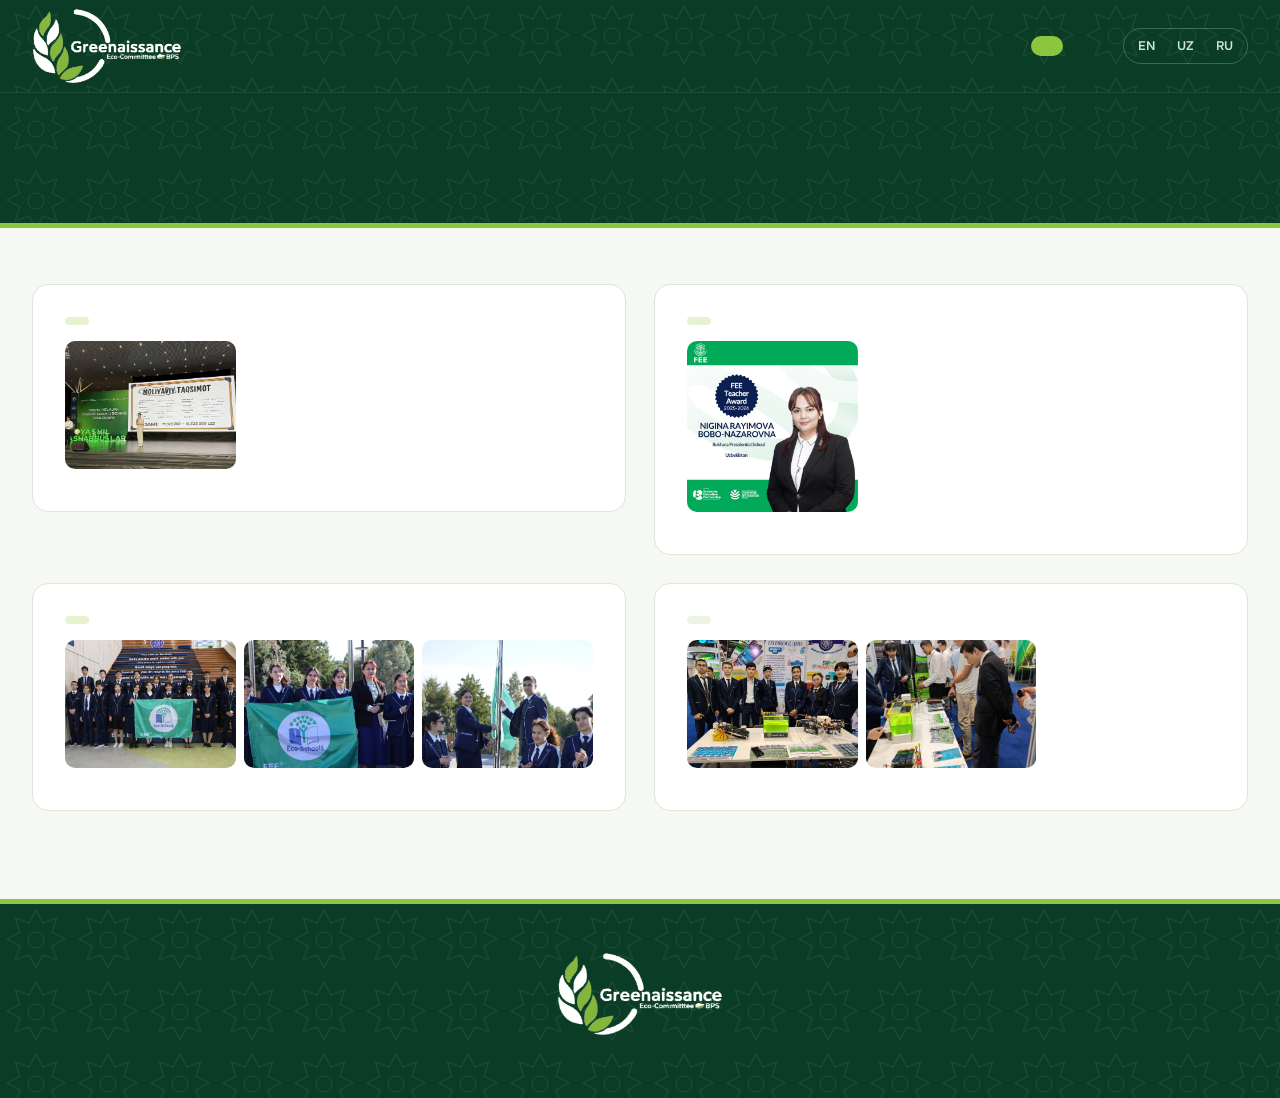
==== achievements.html @ c5c2ceb1 "Achievements: Green Innovations national final Co-Authored-By: Claude Sonnet 5.5 <noreply@anthropic." ====
<!DOCTYPE html>
<html lang="en">
<head>
  <meta charset="UTF-8">
  <meta name="viewport" content="width=device-width, initial-scale=1">
  <title>Achievements / Awards | Greenaissance</title>
  <link rel="stylesheet" href="style.css?v=">
</head>
<body data-title="nav_awards">
  <header class="site-header" id="site-header"></header>

  <main>
    <div class="page-title">
      <div class="container">
        <h1 data-i18n="awards_title"></h1>
        <p data-i18n="awards_intro"></p>
      </div>
    </div>

    <section>
      <div class="container grid">
        <article class="card award-card">
          <div class="news-meta"><span class="tag tag-event" data-i18n="tag_award"></span><span data-i18n="a4_date"></span></div>
          <h3 data-i18n="a4_title"></h3>
          <p data-i18n="a4_text"></p>
          <div class="gallery">
            <a href="img/a4-1.jpg" target="_blank" rel="noopener"><img src="img/a4-1.jpg" alt="" loading="lazy"></a>
          </div>
          <p><a href="https://t.me/pmbuxoro/24598" target="_blank" rel="noopener" data-i18n="link_orig"></a></p>
        </article>
        <article class="card award-card">
          <div class="news-meta"><span class="tag tag-event" data-i18n="tag_award"></span><span data-i18n="a3_date"></span></div>
          <h3 data-i18n="a3_title"></h3>
          <p data-i18n="a3_text"></p>
          <div class="gallery sq">
            <a href="img/a3-1.jpg" target="_blank" rel="noopener"><img src="img/a3-1.jpg" alt="" loading="lazy"></a>
          </div>
        </article>
        <article class="card award-card">
          <div class="news-meta"><span class="tag tag-event" data-i18n="tag_award"></span></div>
          <h3 data-i18n="a1_title"></h3>
          <p data-i18n="a1_text"></p>
          <div class="gallery">
            <a href="img/n05-1.jpg" target="_blank" rel="noopener"><img src="img/n05-1.jpg" alt="" loading="lazy"></a>
            <a href="img/n05-2.jpg" target="_blank" rel="noopener"><img src="img/n05-2.jpg" alt="" loading="lazy"></a>
            <a href="img/n05-3.jpg" target="_blank" rel="noopener"><img src="img/n05-3.jpg" alt="" loading="lazy"></a>
          </div>
        </article>
        <article class="card award-card">
          <div class="news-meta"><span class="tag" data-i18n="tag_part"></span><span data-i18n="a2_date"></span></div>
          <h3 data-i18n="a2_title"></h3>
          <p data-i18n="a2_text"></p>
          <div class="gallery">
            <a href="img/a2-1.jpg" target="_blank" rel="noopener"><img src="img/a2-1.jpg" alt="" loading="lazy"></a>
            <a href="img/a2-2.jpg" target="_blank" rel="noopener"><img src="img/a2-2.jpg" alt="" loading="lazy"></a>
          </div>
          <p><a href="https://t.me/pmbuxoro/19029" target="_blank" rel="noopener" data-i18n="link_orig"></a></p>
        </article>
      </div>
    </section>
  </main>

  <footer class="site-footer" id="site-footer"></footer>
  <script src="translations.js?v="></script>
  <script src="main.js?v="></script>
</body>
</html>
---- style.css ----
/* Greenaissance — forest and lime, taken from the logo */
@import url('https://fonts.googleapis.com/css2?family=Onest:wght@400;500;600;700&family=Unbounded:wght@500;600;700&display=swap');
:root{
  --ink:#0b3d26; --ink-2:#14583a; --leaf:#3f8f4f; --lime:#8cc63e; --lime-2:#a2d95a;
  --soft:#edf4e6; --chalk:#f6f8f4; --paper:#fff; --text:#18261f; --muted:#586960; --line:#dde5dc;
  --r:16px; --r-s:10px;
  --font:'Onest',system-ui,-apple-system,'Segoe UI',Roboto,sans-serif;
  --display:'Unbounded','Onest',system-ui,sans-serif;
  --star:url("data:image/svg+xml,%3Csvg xmlns='http://www.w3.org/2000/svg' width='72' height='72' viewBox='0 0 72 72'%3E%3Cg fill='none' stroke='%23ffffff' stroke-opacity='.07' stroke-width='1.2'%3E%3Cpath d='M36 6l7 13 14-5-5 14 13 7-13 7 5 14-14-5-7 13-7-13-14 5 5-14-13-7 13-7-5-14 14 5z'/%3E%3Ccircle cx='36' cy='36' r='8'/%3E%3C/g%3E%3C/svg%3E");
}
*{box-sizing:border-box}
html{scroll-behavior:smooth}
body{margin:0;font-family:var(--font);color:var(--text);background:var(--chalk);line-height:1.65;font-size:17px;-webkit-font-smoothing:antialiased}
img{max-width:100%;display:block}
a{color:var(--ink-2);text-underline-offset:3px}
:focus-visible{outline:3px solid var(--lime);outline-offset:3px;border-radius:6px}
.container{width:min(1280px,100% - 64px);margin-inline:auto}
.hidden{display:none!important}

/* ---------- Header (dark, seamless with hero) ---------- */
.site-header{position:sticky;top:0;z-index:50;background:var(--ink);background-image:var(--star);border-bottom:1px solid rgba(255,255,255,.08)}
.header-inner{display:flex;align-items:center;gap:24px;min-height:92px}
.brand{display:flex;align-items:center;flex-shrink:0}
.brand img{height:76px;width:auto}
.nav{display:flex;gap:4px;margin-left:auto}
.nav a{color:#cfe3d6;text-decoration:none;padding:10px 16px;border-radius:999px;font-weight:500;font-size:.97rem;transition:background .2s,color .2s}
.nav a:hover{background:rgba(255,255,255,.1);color:#fff}
.nav a.active{background:var(--lime);color:var(--ink);font-weight:600}
.header-right{display:flex;align-items:center;gap:10px}
.lang-switch{display:flex;border:1px solid rgba(255,255,255,.22);border-radius:999px;padding:3px}
.lang-switch button{border:0;background:transparent;color:#cfe3d6;font:600 .78rem var(--font);padding:6px 11px;border-radius:999px;cursor:pointer}
.lang-switch button.active{background:#fff;color:var(--ink)}
.menu-toggle{display:none;background:rgba(255,255,255,.12);border:0;color:#fff;font-size:1.3rem;width:44px;height:44px;border-radius:12px;cursor:pointer}

/* ---------- Buttons ---------- */
.btn{display:inline-block;text-decoration:none;font:600 1rem var(--font);padding:14px 28px;border-radius:999px;border:2px solid transparent;cursor:pointer;transition:transform .15s,background .2s,color .2s}
.btn:hover{transform:translateY(-2px)}
.btn-primary,.btn-green{background:var(--lime);color:var(--ink)}
.btn-primary:hover,.btn-green:hover{background:var(--lime-2);color:var(--ink)}
.btn-outline{border-color:rgba(255,255,255,.5);color:#fff}
.btn-outline:hover{background:#fff;color:var(--ink)}

/* ---------- Hero: text left, photo bleeding off the right edge ---------- */
.hero{position:relative;background:linear-gradient(110deg,#082f1e,#0d4a30 70%);background-image:var(--star),linear-gradient(110deg,#082f1e,#0d4a30 70%);color:#fff;overflow:hidden}
.hero .container{display:grid;grid-template-columns:minmax(0,1fr) minmax(0,1fr);align-items:center;min-height:600px;padding-block:56px 110px}
.hero-text{position:relative;z-index:2;max-width:600px}
.badge-school{display:inline-block;color:var(--lime);font-weight:600;font-size:.95rem;margin-bottom:20px;padding-left:14px;border-left:4px solid var(--lime)}
.hero h1{font-family:var(--display);font-weight:700;font-size:clamp(2.2rem,4.4vw,3.9rem);line-height:1.1;margin:0 0 24px;letter-spacing:-.8px}
.hero p{font-size:1.2rem;color:#c5dccf;margin:0 0 34px;max-width:50ch}
.hero-buttons{display:flex;gap:12px;flex-wrap:wrap}
.hero-photo{position:absolute;top:0;bottom:0;right:0;width:50%;clip-path:polygon(14% 0,100% 0,100% 100%,0 100%)}
.hero-photo img{width:100%;height:100%;object-fit:cover;object-position:center 45%}
.hero-photo::after{content:"";position:absolute;inset:0;background:linear-gradient(90deg,rgba(8,47,30,.55),transparent 40%)}
.hero::after{content:"";position:absolute;left:0;right:0;bottom:0;height:6px;background:var(--lime)}

/* ---------- Numbers bar floating on the hero edge ---------- */
.facts{position:relative;z-index:3;margin-top:-62px}
.facts .container{display:grid;grid-template-columns:repeat(3,1fr);background:#fff;border-radius:var(--r);box-shadow:0 18px 44px rgba(11,61,38,.16);overflow:hidden}
.fact{padding:30px 34px;display:flex;align-items:center;gap:18px;border-right:1px solid var(--line);text-decoration:none;color:var(--ink);transition:background .2s}
.fact:last-child{border-right:0}
.fact:hover{background:var(--soft);color:var(--ink)}
.fact b{font-family:var(--display);font-size:2.6rem;line-height:1;color:var(--ink-2)}
.fact span{font-weight:600;color:var(--muted)}

/* ---------- Sections ---------- */
section{padding:88px 0}
.head{display:flex;align-items:end;justify-content:space-between;gap:20px;margin-bottom:36px}
.section-title{font-family:var(--display);font-weight:600;font-size:clamp(1.6rem,3vw,2.3rem);line-height:1.2;margin:0;color:var(--ink);letter-spacing:-.4px}
.more{font-weight:600;text-decoration:none;color:var(--ink-2);padding:10px 20px;border:2px solid var(--line);border-radius:999px;white-space:nowrap}
.more:hover{border-color:var(--ink);background:var(--ink);color:#fff}

.grid{display:grid;gap:26px}
.grid-3{grid-template-columns:repeat(3,1fr)}
.grid-2{grid-template-columns:repeat(2,1fr)}
.grid-team{grid-template-columns:repeat(auto-fill,minmax(240px,1fr))}

/* ---------- Teaser cards on home ---------- */
.tease{display:flex;flex-direction:column;background:#fff;border:1px solid var(--line);border-radius:var(--r);overflow:hidden;text-decoration:none;color:var(--text);transition:transform .25s,box-shadow .25s}
.tease:hover{transform:translateY(-5px);box-shadow:0 18px 36px rgba(11,61,38,.14);color:var(--text)}
.tease img{width:100%;aspect-ratio:16/10;object-fit:cover}
.tease div{padding:24px 26px 28px}
.tease small{display:block;color:var(--muted);font-weight:500;margin-bottom:8px;font-size:.88rem}
.tease h3{font-family:var(--display);font-weight:600;font-size:1.08rem;line-height:1.35;margin:0;color:var(--ink)}
.alt{background:#fff}

/* ---------- CTA ---------- */
.cta{background:var(--ink);background-image:var(--star);color:#fff;border-radius:var(--r);padding:60px 56px;display:flex;flex-direction:column;align-items:flex-start;gap:6px;border-left:8px solid var(--lime)}
.cta h2{font-family:var(--display);font-weight:600;font-size:clamp(1.5rem,3vw,2.2rem);margin:0 0 6px;line-height:1.2;max-width:24ch}
.cta p{color:#c5dccf;max-width:56ch;margin:0 0 22px}

/* ---------- Inner page title ---------- */
.page-title{background:var(--ink);background-image:var(--star);color:#fff;padding:54px 0 64px;border-bottom:5px solid var(--lime)}
.page-title h1{font-family:var(--display);font-weight:700;font-size:clamp(1.8rem,3.6vw,2.8rem);margin:0 0 12px;letter-spacing:-.5px;line-height:1.15}
.page-title p{color:#c5dccf;margin:0;max-width:64ch;font-size:1.08rem}
.page-title+section{padding-top:56px}

/* ---------- Cards ---------- */
.card{background:var(--paper);border:1px solid var(--line);border-radius:var(--r);padding:32px}
.card h3{font-family:var(--display);font-weight:600;font-size:1.08rem;line-height:1.3;margin:0 0 10px;color:var(--ink)}
.card p{margin:0 0 10px;color:var(--muted)}
.card p:last-child{margin-bottom:0}

/* ---------- Team ---------- */
.member{text-align:center;padding:0 0 24px;overflow:hidden;transition:transform .2s,box-shadow .2s}
.member:hover{transform:translateY(-4px);box-shadow:0 16px 32px rgba(11,61,38,.13)}
.avatar{aspect-ratio:1;background:var(--soft);margin-bottom:18px;overflow:hidden}
.avatar img{width:100%;height:100%;object-fit:cover}
.member h3{padding:0 16px;font-size:1rem}
.member .role{display:inline-block;margin:3px 14px 0;padding:4px 12px;border-radius:999px;background:var(--soft);color:var(--ink-2);font-size:.84rem;font-weight:600}
.team-note{color:var(--muted);margin-top:28px}

/* ---------- News / projects ---------- */
.news-item{padding:32px}
body[data-title="nav_news"] main>section>.container.grid,body[data-title="nav_projects"] main>section>.container.grid,body[data-title="nav_awards"] main>section>.container.grid{grid-template-columns:repeat(2,minmax(0,1fr));align-items:start;gap:28px}
.news-meta{display:flex;align-items:center;gap:12px;margin-bottom:12px;color:var(--muted);font-size:.9rem;font-weight:500}
.tag{display:inline-block;background:var(--soft);color:var(--ink-2);padding:4px 12px;border-radius:999px;font-size:.8rem;font-weight:600}
.tag-event{background:#e7f3cf;color:#3d5a12}
.news-item h3{font-size:1.25rem}
.news-item p a{font-weight:600}
.gallery{display:grid;grid-template-columns:repeat(auto-fill,minmax(170px,1fr));gap:8px;margin:16px 0 10px}
.gallery a{display:block;aspect-ratio:4/3;overflow:hidden;border-radius:var(--r-s);background:var(--soft)}
.gallery img{width:100%;height:100%;object-fit:cover;transition:transform .35s}
.gallery a:hover img{transform:scale(1.06)}
.gallery.docs{grid-template-columns:repeat(auto-fill,minmax(140px,1fr))}
.gallery.docs a{aspect-ratio:3/4}
.gallery.docs img{object-position:top}
.gallery.sq a{aspect-ratio:1}
.project{border-top:5px solid var(--lime);padding:34px 36px}
.project h3{font-size:1.4rem}
.project h4{font-family:var(--display);font-weight:600;font-size:.95rem;color:var(--ink-2);margin:22px 0 8px}
.pr-list{margin:0 0 6px 20px;color:var(--muted)}
.pr-list li{margin-bottom:4px}
.pr-focus{background:var(--soft);border-radius:var(--r-s);padding:12px 16px;color:var(--ink-2)!important}

/* ---------- Contact ---------- */
.contact-list{list-style:none;margin:0;padding:0;display:grid;gap:18px}
.contact-list li{display:flex;gap:16px;align-items:center}
.ci{width:48px;height:48px;border-radius:14px;background:var(--soft);display:grid;place-items:center;font-size:1.3rem}
.contact-list strong{display:block;font-size:.85rem;color:var(--muted);font-weight:500}
.contact-soon{color:var(--muted)}
form label{display:block;font-weight:600;margin:14px 0 6px;font-size:.92rem}
form input,form textarea{width:100%;font:inherit;padding:12px 14px;border:1.5px solid var(--line);border-radius:12px;background:var(--chalk)}
form input:focus,form textarea:focus{outline:3px solid var(--lime);border-color:var(--ink-2)}
.form-note{font-size:.85rem;color:var(--muted)}

/* ---------- Footer ---------- */
.site-footer{background:var(--ink);background-image:var(--star);color:#b4d3c0;padding:48px 0;text-align:center;font-size:.92rem;border-top:5px solid var(--lime)}
.site-footer img{height:84px;width:auto;margin:0 auto 14px}
.site-footer p{margin:0}

/* ---------- Responsive ---------- */
/*c*/body{min-height:100vh;display:flex;flex-direction:column}
main{flex:1}
.contact-list{gap:22px;margin-bottom:26px}
.contact-list li{align-items:flex-start}
.contact-list div{display:flex;flex-direction:column}
.contact-list a,.contact-list span[data-i18n]{font-weight:600;color:var(--ink)}
.contact-photo{border-radius:var(--r);overflow:hidden;min-height:320px;box-shadow:0 14px 34px rgba(11,61,38,.14)}
.contact-photo img{width:100%;height:100%;object-fit:cover}
.contact-soon{background:var(--soft);border-radius:var(--r-s);padding:12px 16px;color:var(--ink-2)}
@media (max-width:960px){
  .menu-toggle{display:block}
  .header-inner{flex-wrap:wrap;gap:8px;min-height:76px}
  .brand img{height:60px}
  .header-right{margin-left:auto}
  .nav{display:none;flex-direction:column;width:100%;order:3;margin:0 0 12px;padding-top:6px;border-top:1px solid rgba(255,255,255,.14)}
  .nav.open{display:flex}
  .container{width:min(1280px,100% - 36px)}
  .hero .container{grid-template-columns:1fr;min-height:0;padding-block:40px 120px}
  .hero-photo{position:relative;width:100%;height:240px;order:-1;clip-path:none}
  .hero{display:flex;flex-direction:column}
  .hero-photo{width:100%}
  .facts .container{grid-template-columns:1fr}
  .fact{border-right:0;border-bottom:1px solid var(--line);padding:18px 24px}
  .fact:last-child{border-bottom:0}
  .grid-3,.grid-2{grid-template-columns:1fr}
  body[data-title="nav_news"] main>section>.container.grid,body[data-title="nav_projects"] main>section>.container.grid{grid-template-columns:1fr}
  section{padding:56px 0}
  .head{flex-direction:column;align-items:start}
}
@media (max-width:520px){
  body{font-size:16px}
  .card,.news-item,.project{padding:22px}
  .cta{padding:38px 26px}
}
@media (prefers-reduced-motion:reduce){*{transition:none!important;scroll-behavior:auto!important}}

.channels{display:grid;grid-template-columns:repeat(auto-fit,minmax(240px,1fr));gap:20px;margin-bottom:28px}
.channel{display:flex;flex-direction:column;gap:2px;background:var(--ink);background-image:var(--star);color:#fff;border-radius:var(--r);padding:28px;text-decoration:none;border-bottom:5px solid var(--lime);transition:transform .2s,box-shadow .2s}
.channel:hover{transform:translateY(-4px);box-shadow:0 16px 32px rgba(11,61,38,.2);color:#fff}
.channel .ch-ico{width:48px;height:48px;border-radius:14px;background:rgba(255,255,255,.12);display:grid;place-items:center;font-size:1.4rem;margin-bottom:14px}
.channel strong{font-family:var(--display);font-weight:600;font-size:1.05rem}
.channel small{color:#b9d6c4;font-size:.95rem}
.contact-main{display:grid;grid-template-columns:1.2fr 1fr;gap:26px;align-items:stretch}
.map-card{background:#fff;border:1px solid var(--line);border-radius:var(--r);overflow:hidden;display:flex;flex-direction:column;min-height:420px}
.map-card iframe{border:0;width:100%;flex:1;min-height:320px}
.map-info{padding:20px 24px;display:flex;flex-direction:column;gap:2px}
.map-info a{font-weight:600;margin-top:6px}
#contact-form-card h3{font-size:1.3rem;margin-bottom:6px}
@media (max-width:960px){.contact-main{grid-template-columns:1fr}}
.contact-main:has(#contact-form-card.hidden){grid-template-columns:1fr}
.contact-main:has(#contact-form-card.hidden) .map-card{min-height:460px}

.channel .ch-ico svg{width:28px;height:28px}
.channel .brand-tg{background:#229ed9}
.channel .brand-ig{background:radial-gradient(circle at 30% 107%,#fdf497 0%,#fdf497 5%,#fd5949 45%,#d6249f 60%,#285aeb 90%)}
.award-card h3{font-size:1.35rem}
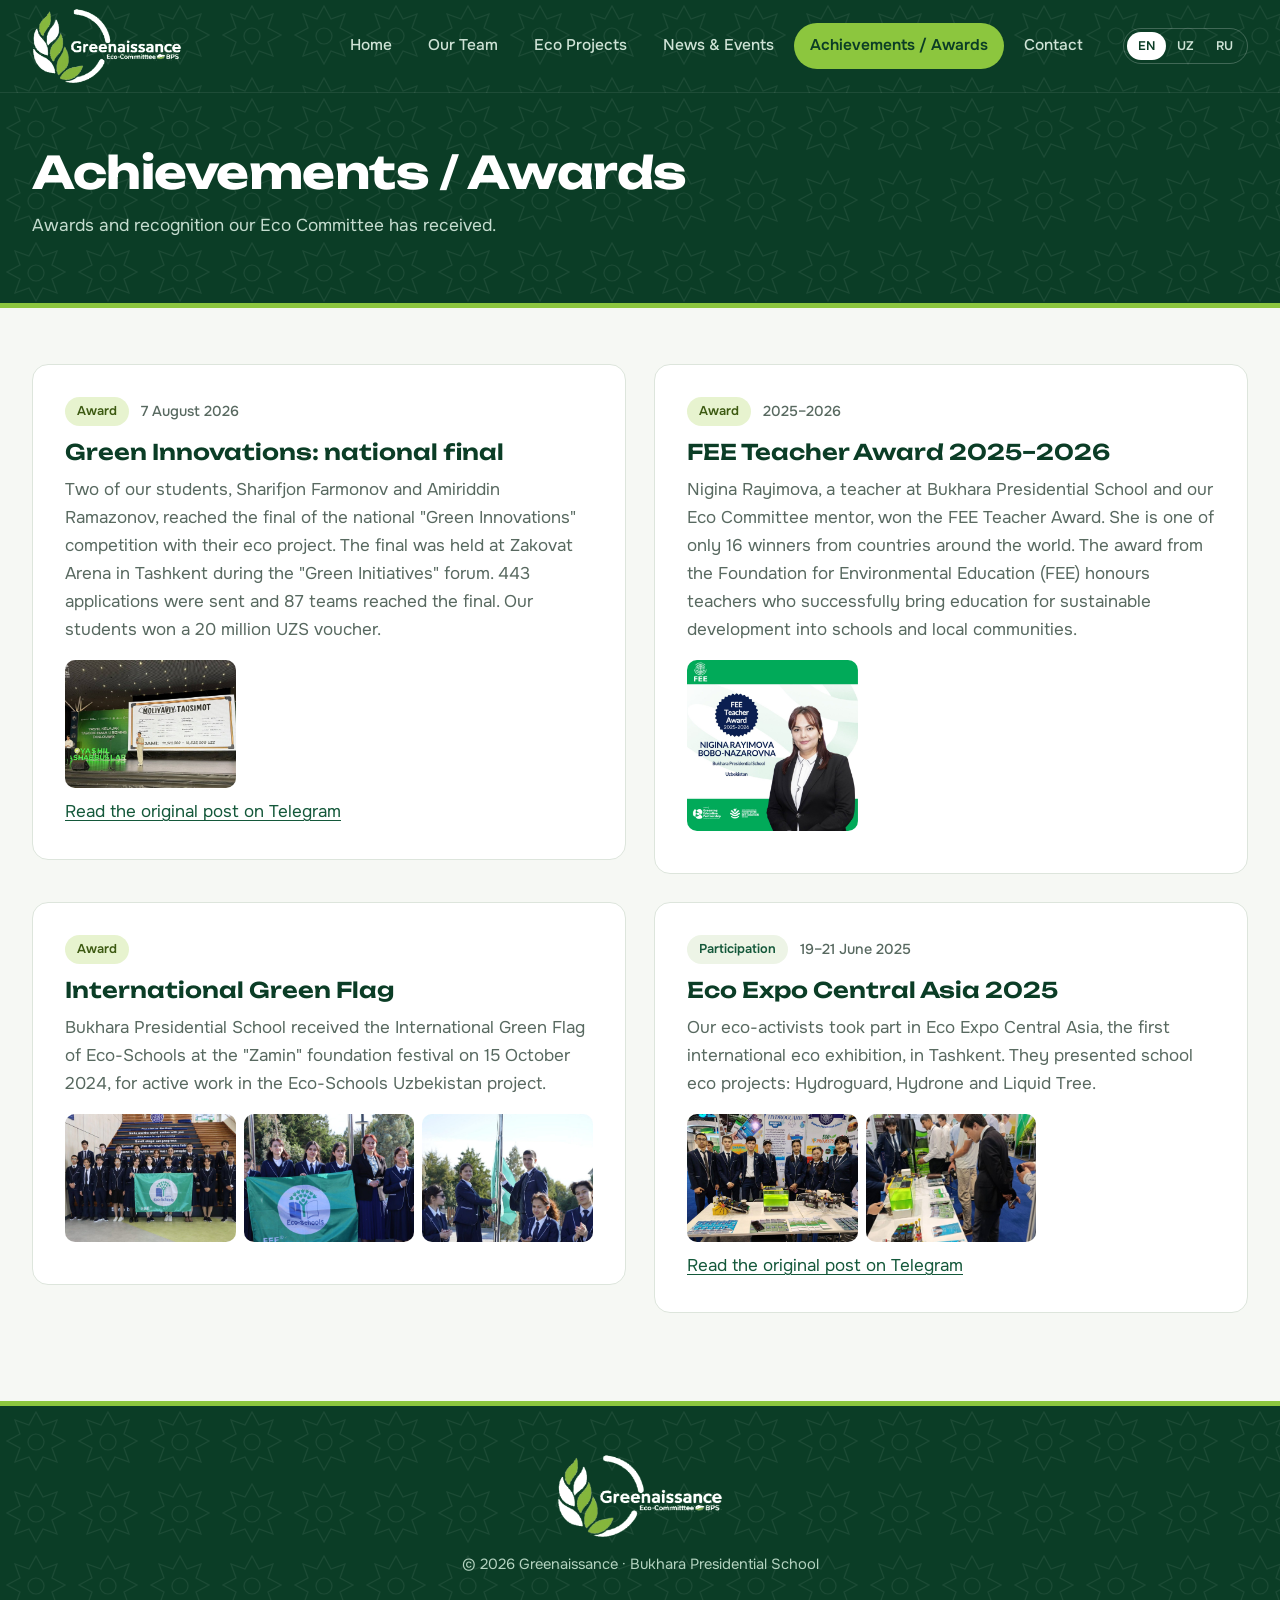
==== commit ada88f03: "Bump cache version Co-Authored-By: Claude Sonnet 5.5 <noreply@anthropic.com> Claude-Session: https:/" ====
--- a/achievements.html
+++ b/achievements.html
@@ -4,7 +4,7 @@
   <meta charset="UTF-8">
   <meta name="viewport" content="width=device-width, initial-scale=1">
   <title>Achievements / Awards | Greenaissance</title>
-  <link rel="stylesheet" href="style.css?v=">
+  <link rel="stylesheet" href="style.css?v=1792942694">
 </head>
 <body data-title="nav_awards">
   <header class="site-header" id="site-header"></header>
@@ -61,7 +61,7 @@
   </main>
 
   <footer class="site-footer" id="site-footer"></footer>
-  <script src="translations.js?v="></script>
-  <script src="main.js?v="></script>
+  <script src="translations.js?v=1792942694"></script>
+  <script src="main.js?v=1792942694"></script>
 </body>
 </html>
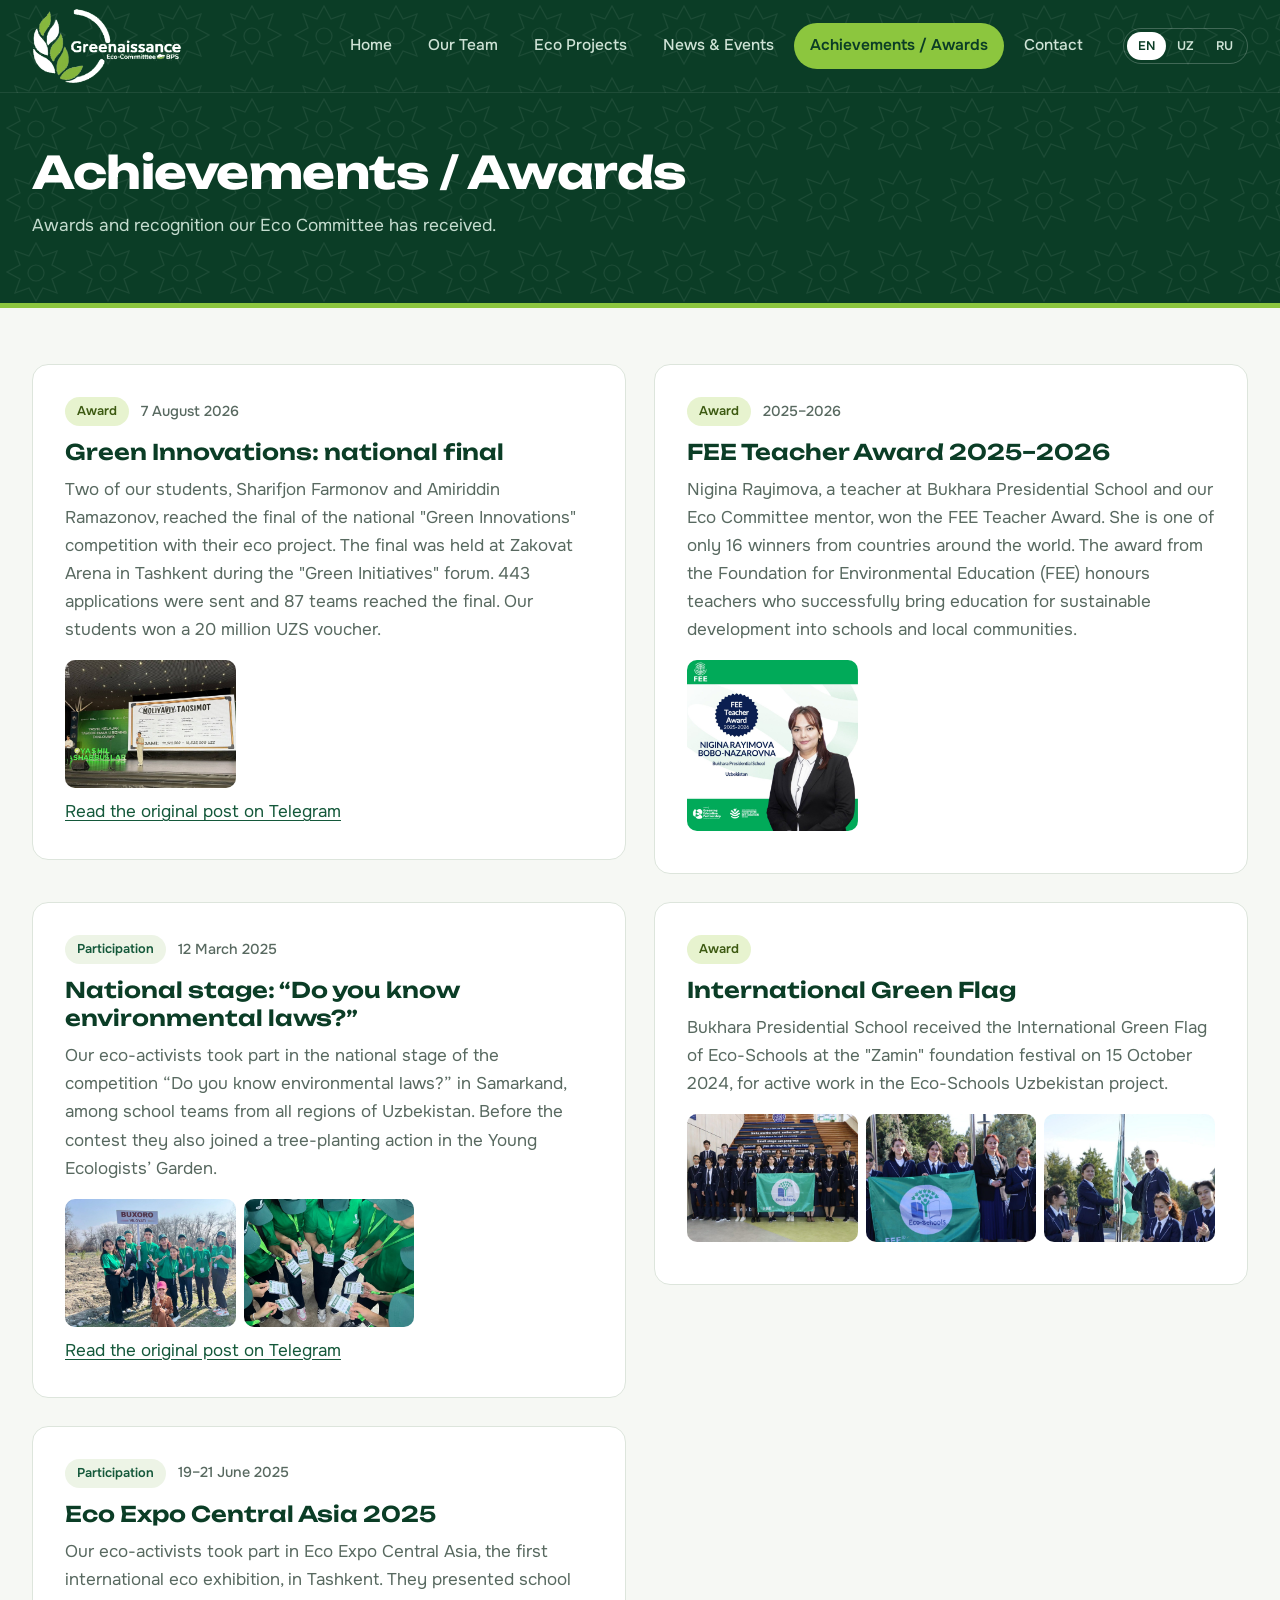
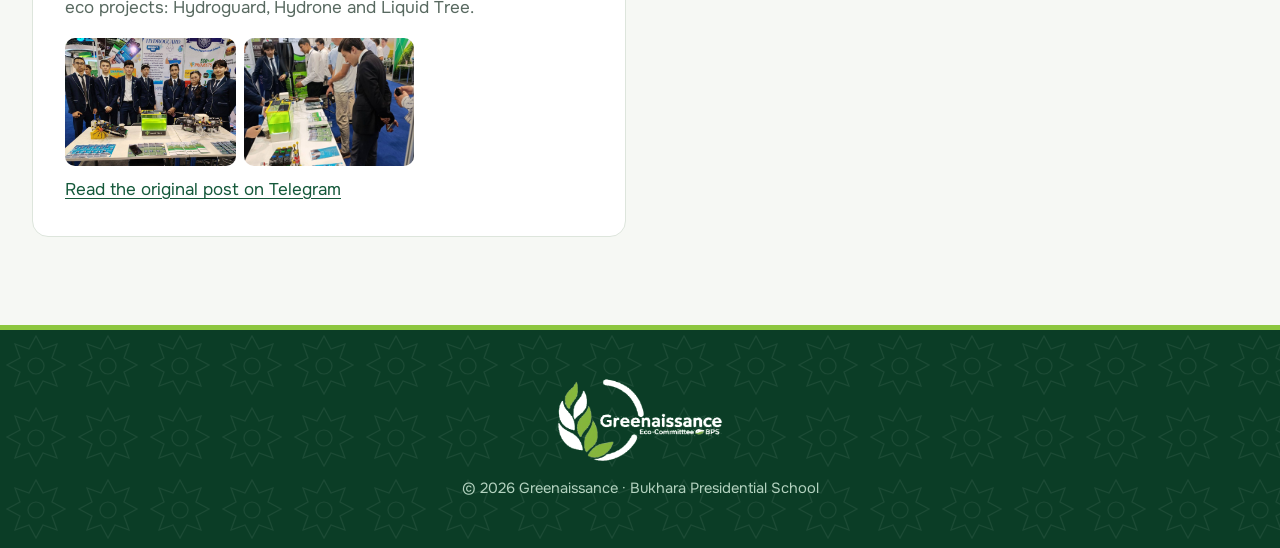
==== commit 87dc64d7: "Achievements: national environmental law competition Co-Authored-By: Claude Sonnet 5.5 <noreply@anth" ====
--- a/achievements.html
+++ b/achievements.html
@@ -4,7 +4,7 @@
   <meta charset="UTF-8">
   <meta name="viewport" content="width=device-width, initial-scale=1">
   <title>Achievements / Awards | Greenaissance</title>
-  <link rel="stylesheet" href="style.css?v=1792942694">
+  <link rel="stylesheet" href="style.css?v=1792942897">
 </head>
 <body data-title="nav_awards">
   <header class="site-header" id="site-header"></header>
@@ -37,6 +37,16 @@
           </div>
         </article>
         <article class="card award-card">
+          <div class="news-meta"><span class="tag" data-i18n="tag_part"></span><span data-i18n="a5_date"></span></div>
+          <h3 data-i18n="a5_title"></h3>
+          <p data-i18n="a5_text"></p>
+          <div class="gallery">
+            <a href="img/a5-1.jpg" target="_blank" rel="noopener"><img src="img/a5-1.jpg" alt="" loading="lazy"></a>
+            <a href="img/a5-2.jpg" target="_blank" rel="noopener"><img src="img/a5-2.jpg" alt="" loading="lazy"></a>
+          </div>
+          <p><a href="https://t.me/pmbuxoro/17443" target="_blank" rel="noopener" data-i18n="link_orig"></a></p>
+        </article>
+        <article class="card award-card">
           <div class="news-meta"><span class="tag tag-event" data-i18n="tag_award"></span></div>
           <h3 data-i18n="a1_title"></h3>
           <p data-i18n="a1_text"></p>
@@ -61,7 +71,7 @@
   </main>
 
   <footer class="site-footer" id="site-footer"></footer>
-  <script src="translations.js?v=1792942694"></script>
-  <script src="main.js?v=1792942694"></script>
+  <script src="translations.js?v=1792942897"></script>
+  <script src="main.js?v=1792942897"></script>
 </body>
 </html>
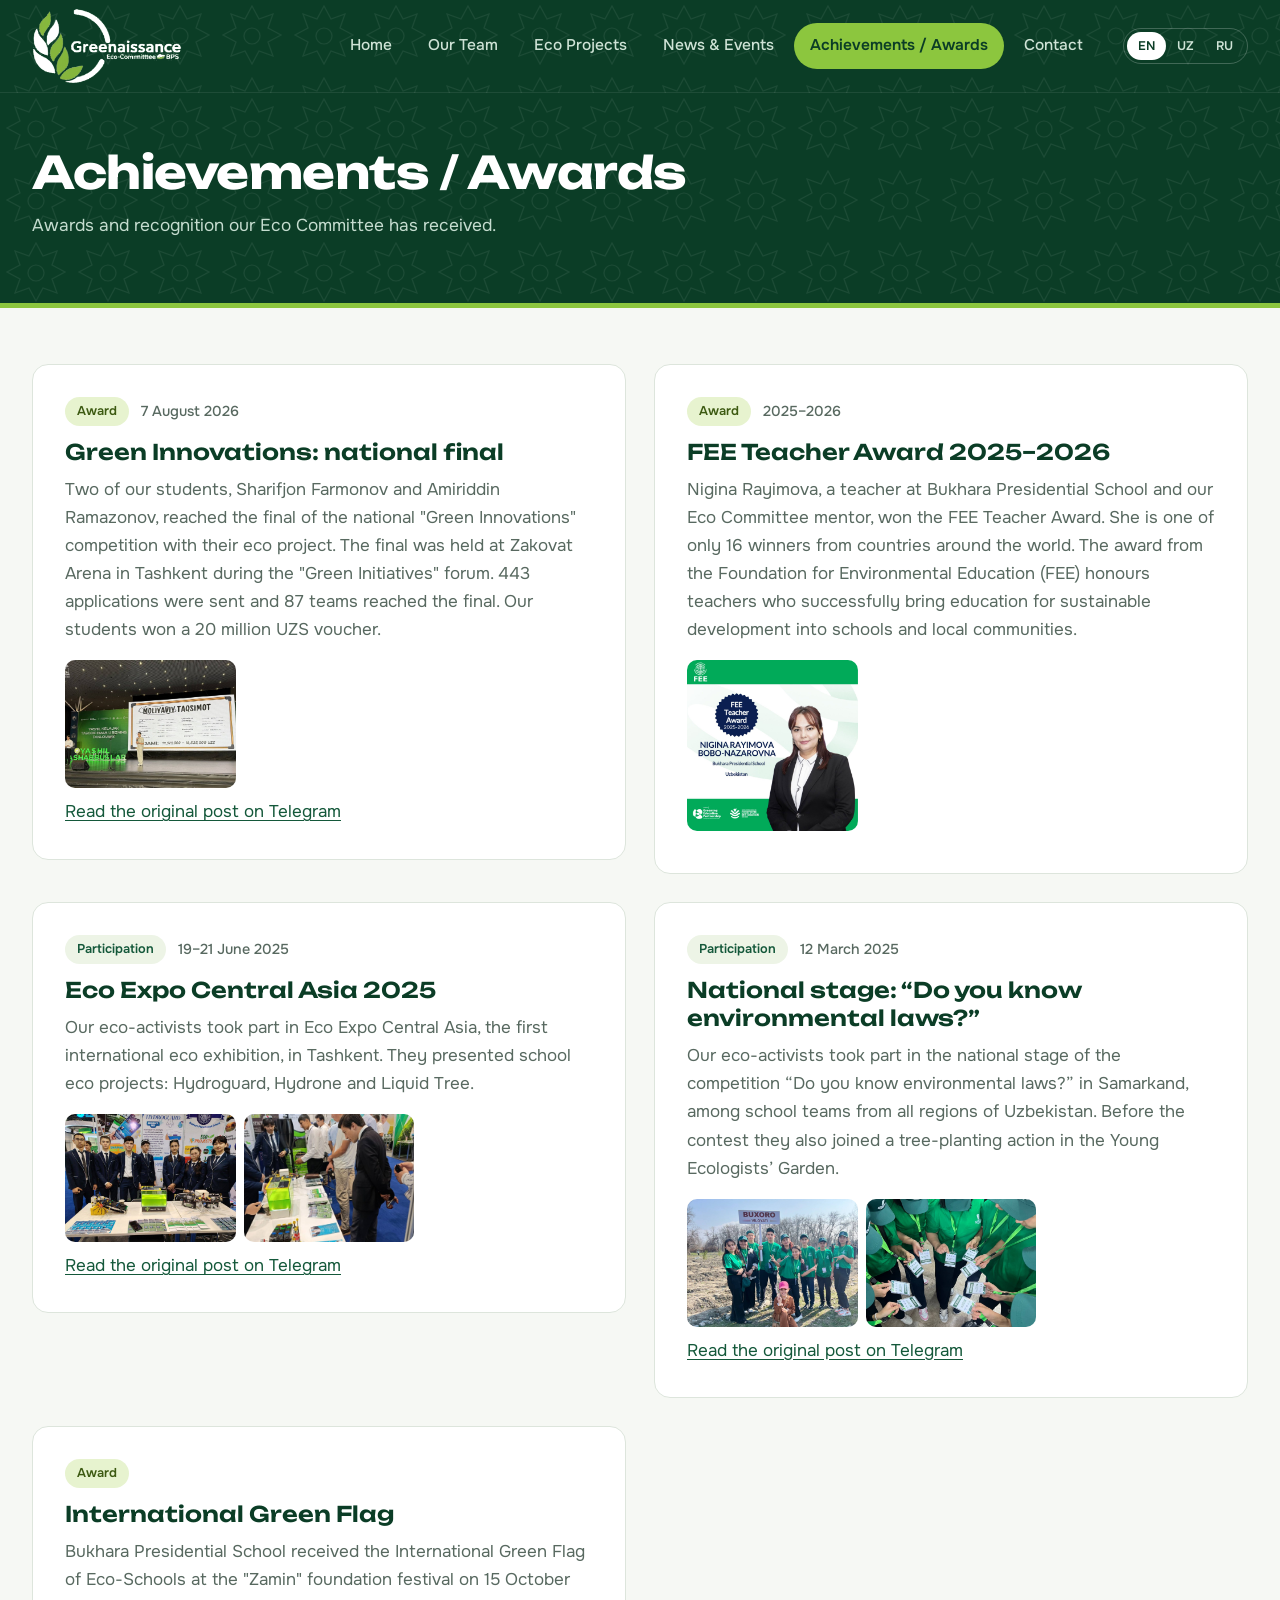
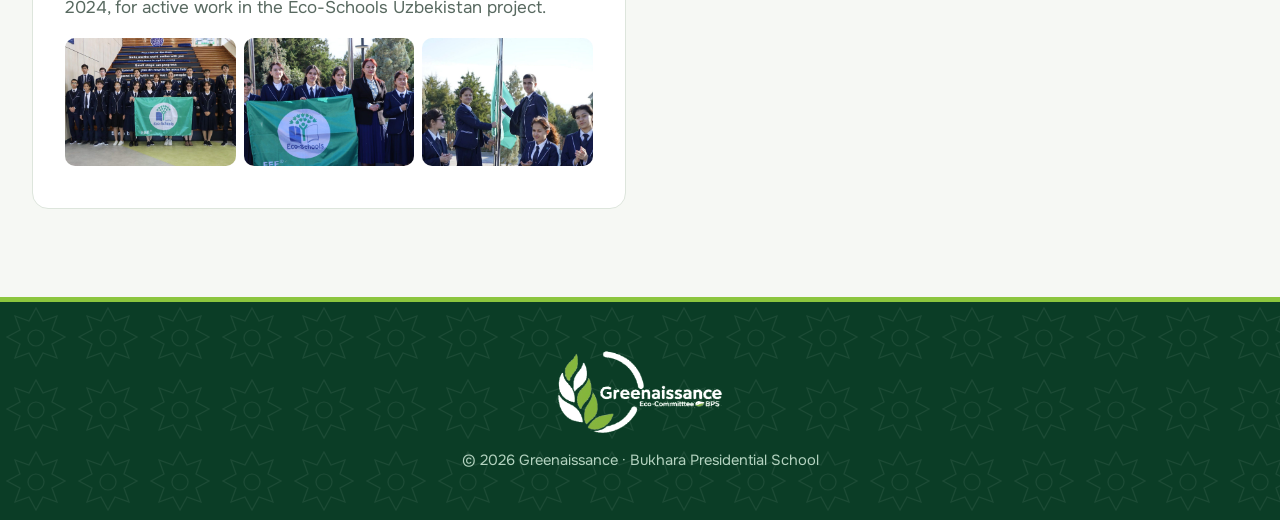
==== commit 05ccfd86: "Achievements: order newest first Co-Authored-By: Claude Sonnet 5.5 <noreply@anthropic.com> Claude-Se" ====
--- a/achievements.html
+++ b/achievements.html
@@ -4,7 +4,7 @@
   <meta charset="UTF-8">
   <meta name="viewport" content="width=device-width, initial-scale=1">
   <title>Achievements / Awards | Greenaissance</title>
-  <link rel="stylesheet" href="style.css?v=1792942897">
+  <link rel="stylesheet" href="style.css?v=1792942962">
 </head>
 <body data-title="nav_awards">
   <header class="site-header" id="site-header"></header>
@@ -37,6 +37,16 @@
           </div>
         </article>
         <article class="card award-card">
+          <div class="news-meta"><span class="tag" data-i18n="tag_part"></span><span data-i18n="a2_date"></span></div>
+          <h3 data-i18n="a2_title"></h3>
+          <p data-i18n="a2_text"></p>
+          <div class="gallery">
+            <a href="img/a2-1.jpg" target="_blank" rel="noopener"><img src="img/a2-1.jpg" alt="" loading="lazy"></a>
+            <a href="img/a2-2.jpg" target="_blank" rel="noopener"><img src="img/a2-2.jpg" alt="" loading="lazy"></a>
+          </div>
+          <p><a href="https://t.me/pmbuxoro/19029" target="_blank" rel="noopener" data-i18n="link_orig"></a></p>
+        </article>
+        <article class="card award-card">
           <div class="news-meta"><span class="tag" data-i18n="tag_part"></span><span data-i18n="a5_date"></span></div>
           <h3 data-i18n="a5_title"></h3>
           <p data-i18n="a5_text"></p>
@@ -56,22 +66,12 @@
             <a href="img/n05-3.jpg" target="_blank" rel="noopener"><img src="img/n05-3.jpg" alt="" loading="lazy"></a>
           </div>
         </article>
-        <article class="card award-card">
-          <div class="news-meta"><span class="tag" data-i18n="tag_part"></span><span data-i18n="a2_date"></span></div>
-          <h3 data-i18n="a2_title"></h3>
-          <p data-i18n="a2_text"></p>
-          <div class="gallery">
-            <a href="img/a2-1.jpg" target="_blank" rel="noopener"><img src="img/a2-1.jpg" alt="" loading="lazy"></a>
-            <a href="img/a2-2.jpg" target="_blank" rel="noopener"><img src="img/a2-2.jpg" alt="" loading="lazy"></a>
-          </div>
-          <p><a href="https://t.me/pmbuxoro/19029" target="_blank" rel="noopener" data-i18n="link_orig"></a></p>
-        </article>
       </div>
     </section>
   </main>
 
   <footer class="site-footer" id="site-footer"></footer>
-  <script src="translations.js?v=1792942897"></script>
-  <script src="main.js?v=1792942897"></script>
+  <script src="translations.js?v=1792942962"></script>
+  <script src="main.js?v=1792942962"></script>
 </body>
 </html>
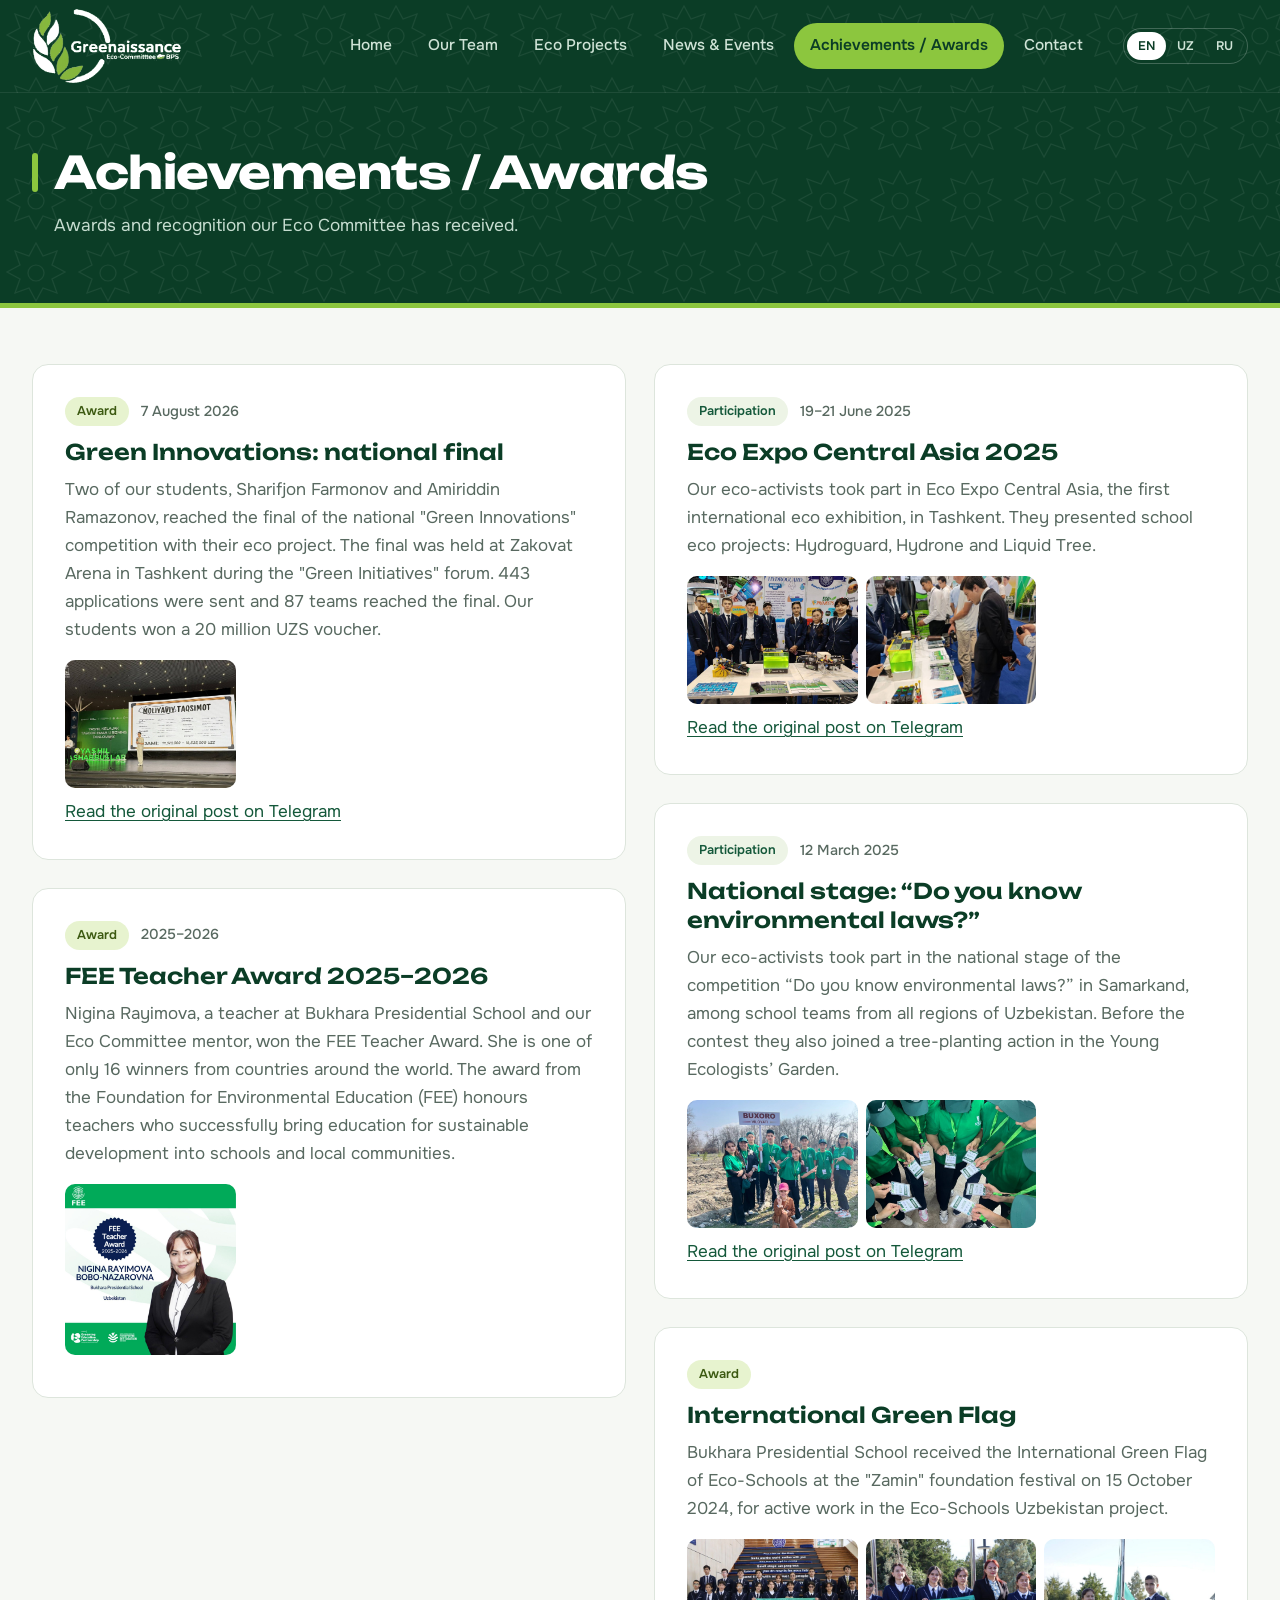
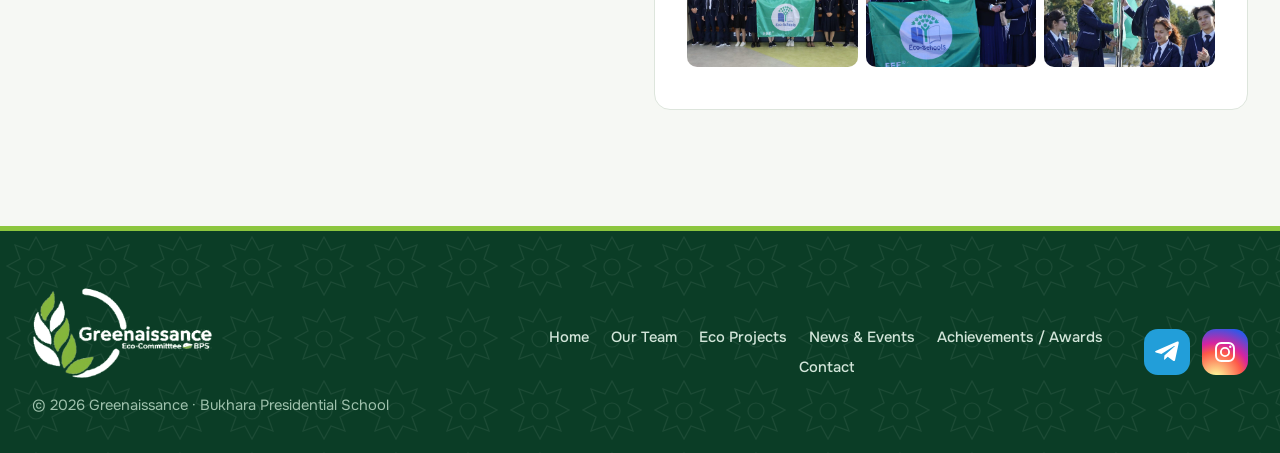
==== commit f17204c2: "Design polish: masonry columns, richer footer, view-all links, page title accent Co-Authored-By: Cla" ====
--- a/achievements.html
+++ b/achievements.html
@@ -4,7 +4,7 @@
   <meta charset="UTF-8">
   <meta name="viewport" content="width=device-width, initial-scale=1">
   <title>Achievements / Awards | Greenaissance</title>
-  <link rel="stylesheet" href="style.css?v=1792942962">
+  <link rel="stylesheet" href="style.css?v=1792943227">
 </head>
 <body data-title="nav_awards">
   <header class="site-header" id="site-header"></header>
@@ -71,7 +71,7 @@
   </main>
 
   <footer class="site-footer" id="site-footer"></footer>
-  <script src="translations.js?v=1792942962"></script>
-  <script src="main.js?v=1792942962"></script>
+  <script src="translations.js?v=1792943227"></script>
+  <script src="main.js?v=1792943227"></script>
 </body>
 </html>
--- a/style.css
+++ b/style.css
@@ -205,3 +205,40 @@
 .channel .brand-tg{background:#229ed9}
 .channel .brand-ig{background:radial-gradient(circle at 30% 107%,#fdf497 0%,#fdf497 5%,#fd5949 45%,#d6249f 60%,#285aeb 90%)}
 .award-card h3{font-size:1.35rem}
+
+/* ---------- v5 polish ---------- */
+body[data-title="nav_news"] main>section>.container.grid,body[data-title="nav_projects"] main>section>.container.grid,body[data-title="nav_awards"] main>section>.container.grid{display:block;column-count:2;column-gap:28px}
+body[data-title="nav_news"] .container.grid>.card,body[data-title="nav_projects"] .container.grid>.card,body[data-title="nav_awards"] .container.grid>.card{break-inside:avoid;margin:0 0 28px;display:inline-block;width:100%}
+.news-item,.project,.award-card{transition:transform .25s,box-shadow .25s,border-color .25s}
+.news-item:hover,.project:hover,.award-card:hover{box-shadow:0 18px 36px rgba(11,61,38,.12);border-color:#c9d9c4}
+.page-title h1{position:relative;padding-left:22px}
+.page-title h1::before{content:"";position:absolute;left:0;top:.14em;bottom:.14em;width:6px;border-radius:3px;background:var(--lime)}
+.page-title p{padding-left:22px}
+.head{align-items:center}
+.more{font-weight:600;text-decoration:none;color:var(--ink-2);padding:10px 22px;border:2px solid var(--line);border-radius:999px;white-space:nowrap;background:#fff;transition:all .2s}
+.more:hover{border-color:var(--ink);background:var(--ink);color:#fff}
+section.alt{background:#fff;border-block:1px solid var(--line)}
+.facts .container{box-shadow:0 22px 50px rgba(11,61,38,.18)}
+.tease img{aspect-ratio:3/2}
+.tease div{padding:22px 26px 26px}
+.tease h3{font-size:1.1rem}
+.site-footer{padding:56px 0 36px;text-align:left}
+.foot{display:grid;grid-template-columns:1.2fr 1.4fr auto;gap:40px;align-items:center}
+.foot-brand img{height:92px;margin:0 0 14px}
+.foot-brand p{color:#9fc2ad}
+.foot-links{display:flex;flex-wrap:wrap;gap:6px 22px;justify-content:center}
+.foot-links a{color:#d3e6da;text-decoration:none;font-weight:500}
+.foot-links a:hover{color:var(--lime)}
+.foot-soc{display:flex;gap:12px}
+.soc{width:46px;height:46px;border-radius:14px;display:grid;place-items:center;transition:transform .2s}
+.soc:hover{transform:translateY(-3px)}
+.soc svg{width:24px;height:24px}
+.soc-tg{background:#229ed9}
+.soc-ig{background:radial-gradient(circle at 30% 107%,#fdf497 0%,#fdf497 5%,#fd5949 45%,#d6249f 60%,#285aeb 90%)}
+@media (max-width:960px){
+  body[data-title="nav_news"] main>section>.container.grid,body[data-title="nav_projects"] main>section>.container.grid,body[data-title="nav_awards"] main>section>.container.grid{column-count:1}
+  .foot{grid-template-columns:1fr;text-align:center;gap:24px}
+  .foot-brand img{margin-inline:auto}
+  .foot-soc{justify-content:center}
+  .head{flex-direction:row;align-items:center}
+}
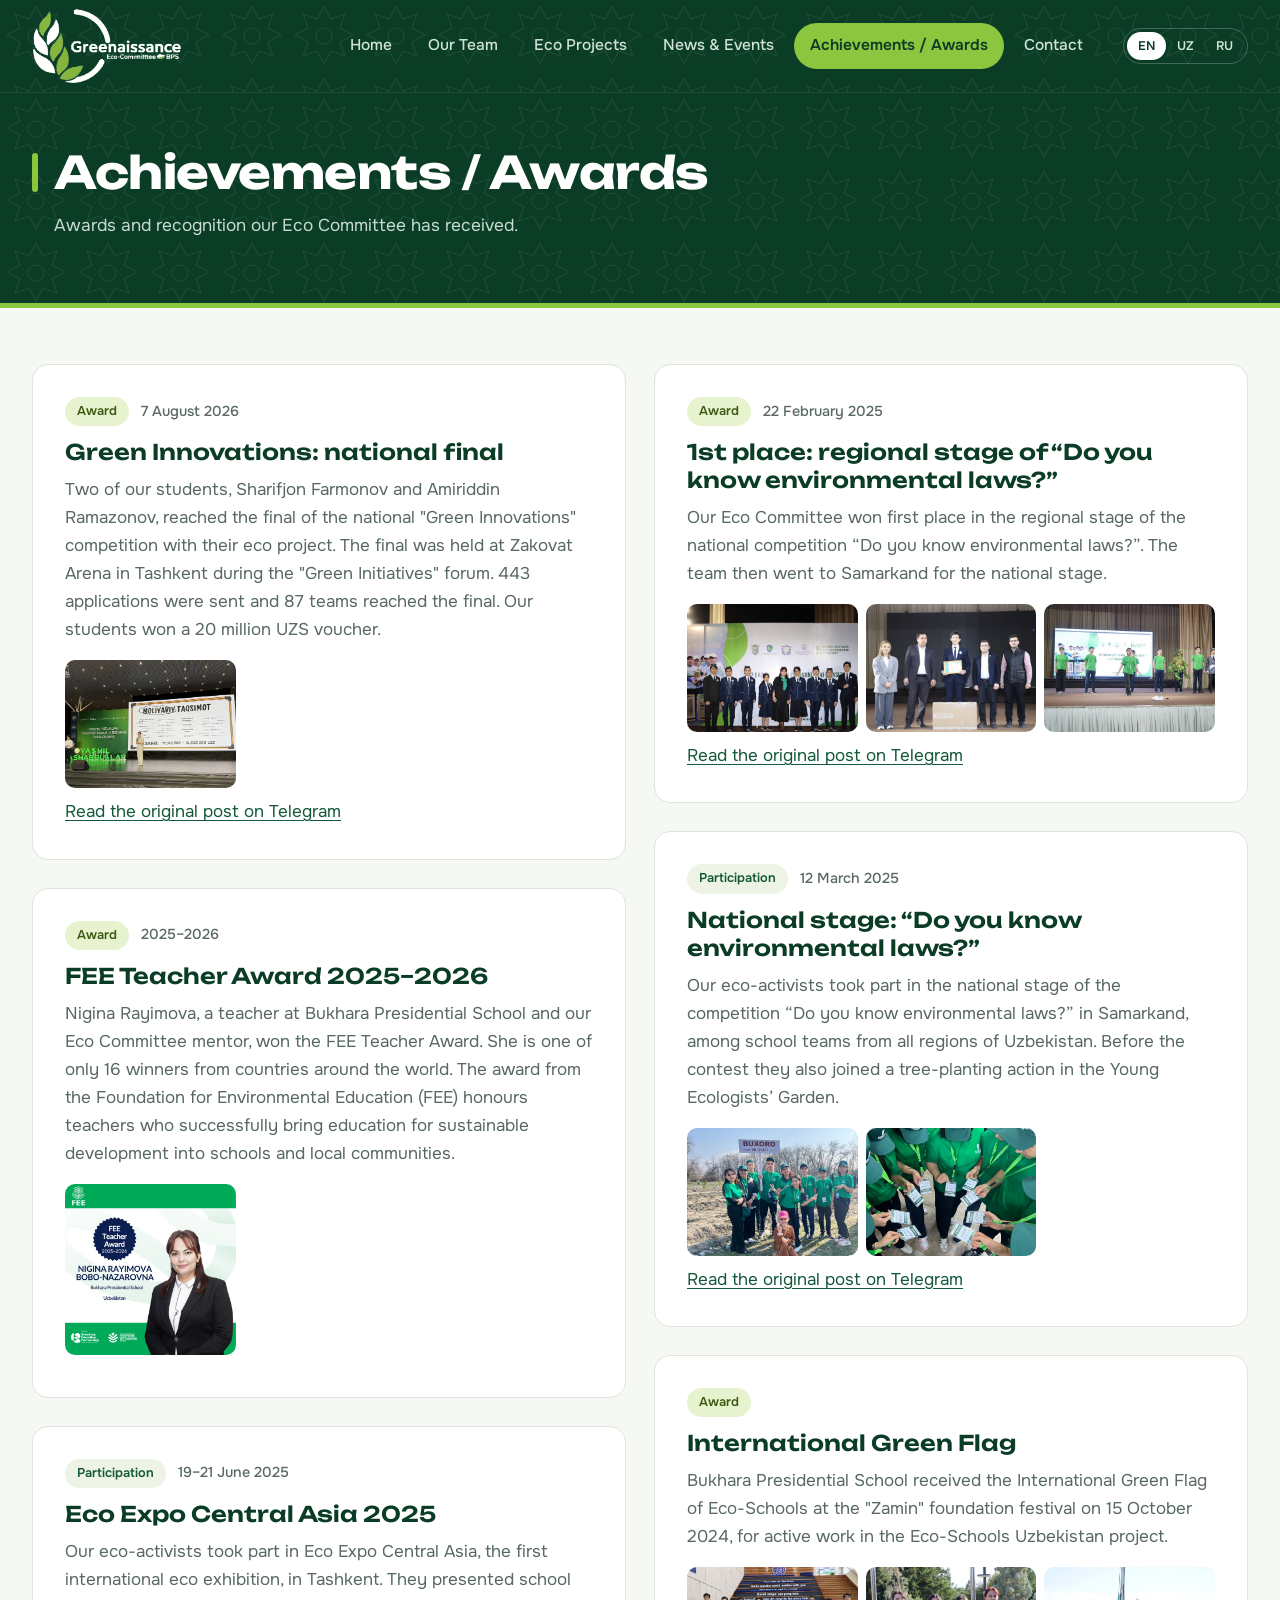
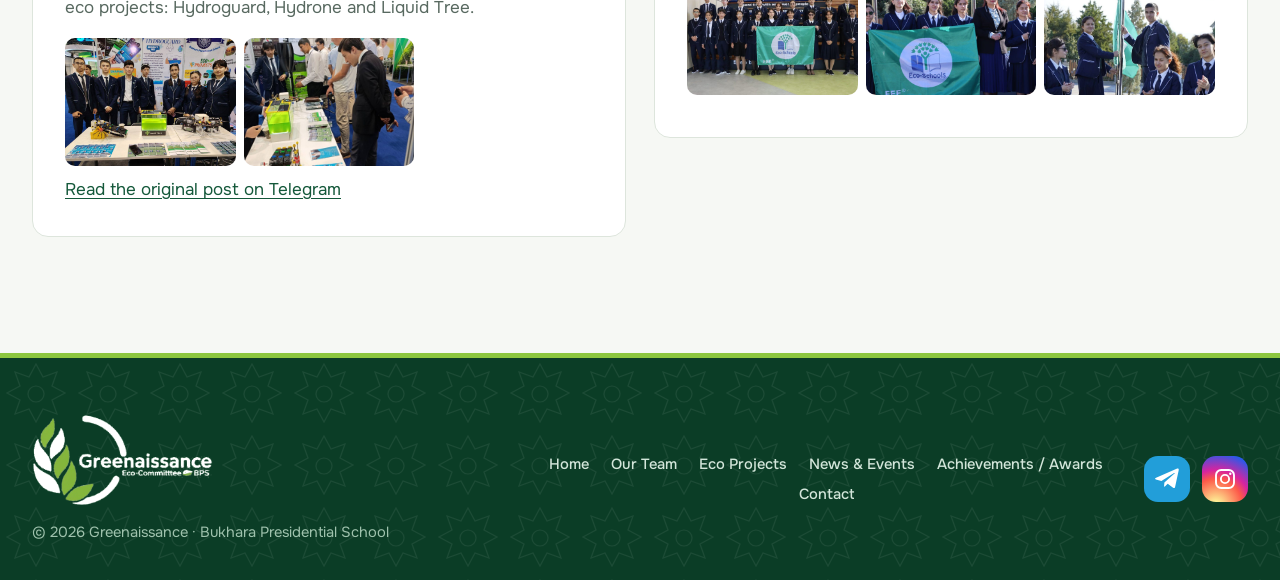
==== commit eda37bc7: "Achievements: 1st place regional environmental law competition Co-Authored-By: Claude Sonnet 5.5 <no" ====
--- a/achievements.html
+++ b/achievements.html
@@ -4,7 +4,7 @@
   <meta charset="UTF-8">
   <meta name="viewport" content="width=device-width, initial-scale=1">
   <title>Achievements / Awards | Greenaissance</title>
-  <link rel="stylesheet" href="style.css?v=1792943227">
+  <link rel="stylesheet" href="style.css?v=1792944054">
 </head>
 <body data-title="nav_awards">
   <header class="site-header" id="site-header"></header>
@@ -47,6 +47,17 @@
           <p><a href="https://t.me/pmbuxoro/19029" target="_blank" rel="noopener" data-i18n="link_orig"></a></p>
         </article>
         <article class="card award-card">
+          <div class="news-meta"><span class="tag tag-event" data-i18n="tag_award"></span><span data-i18n="a6_date"></span></div>
+          <h3 data-i18n="a6_title"></h3>
+          <p data-i18n="a6_text"></p>
+          <div class="gallery">
+            <a href="img/a6-1.jpg" target="_blank" rel="noopener"><img src="img/a6-1.jpg" alt="" loading="lazy"></a>
+            <a href="img/a6-2.jpg" target="_blank" rel="noopener"><img src="img/a6-2.jpg" alt="" loading="lazy"></a>
+            <a href="img/a6-3.jpg" target="_blank" rel="noopener"><img src="img/a6-3.jpg" alt="" loading="lazy"></a>
+          </div>
+          <p><a href="https://t.me/pmbuxoro/17208" target="_blank" rel="noopener" data-i18n="link_orig"></a></p>
+        </article>
+        <article class="card award-card">
           <div class="news-meta"><span class="tag" data-i18n="tag_part"></span><span data-i18n="a5_date"></span></div>
           <h3 data-i18n="a5_title"></h3>
           <p data-i18n="a5_text"></p>
@@ -71,7 +82,7 @@
   </main>
 
   <footer class="site-footer" id="site-footer"></footer>
-  <script src="translations.js?v=1792943227"></script>
-  <script src="main.js?v=1792943227"></script>
+  <script src="translations.js?v=1792944054"></script>
+  <script src="main.js?v=1792944054"></script>
 </body>
 </html>
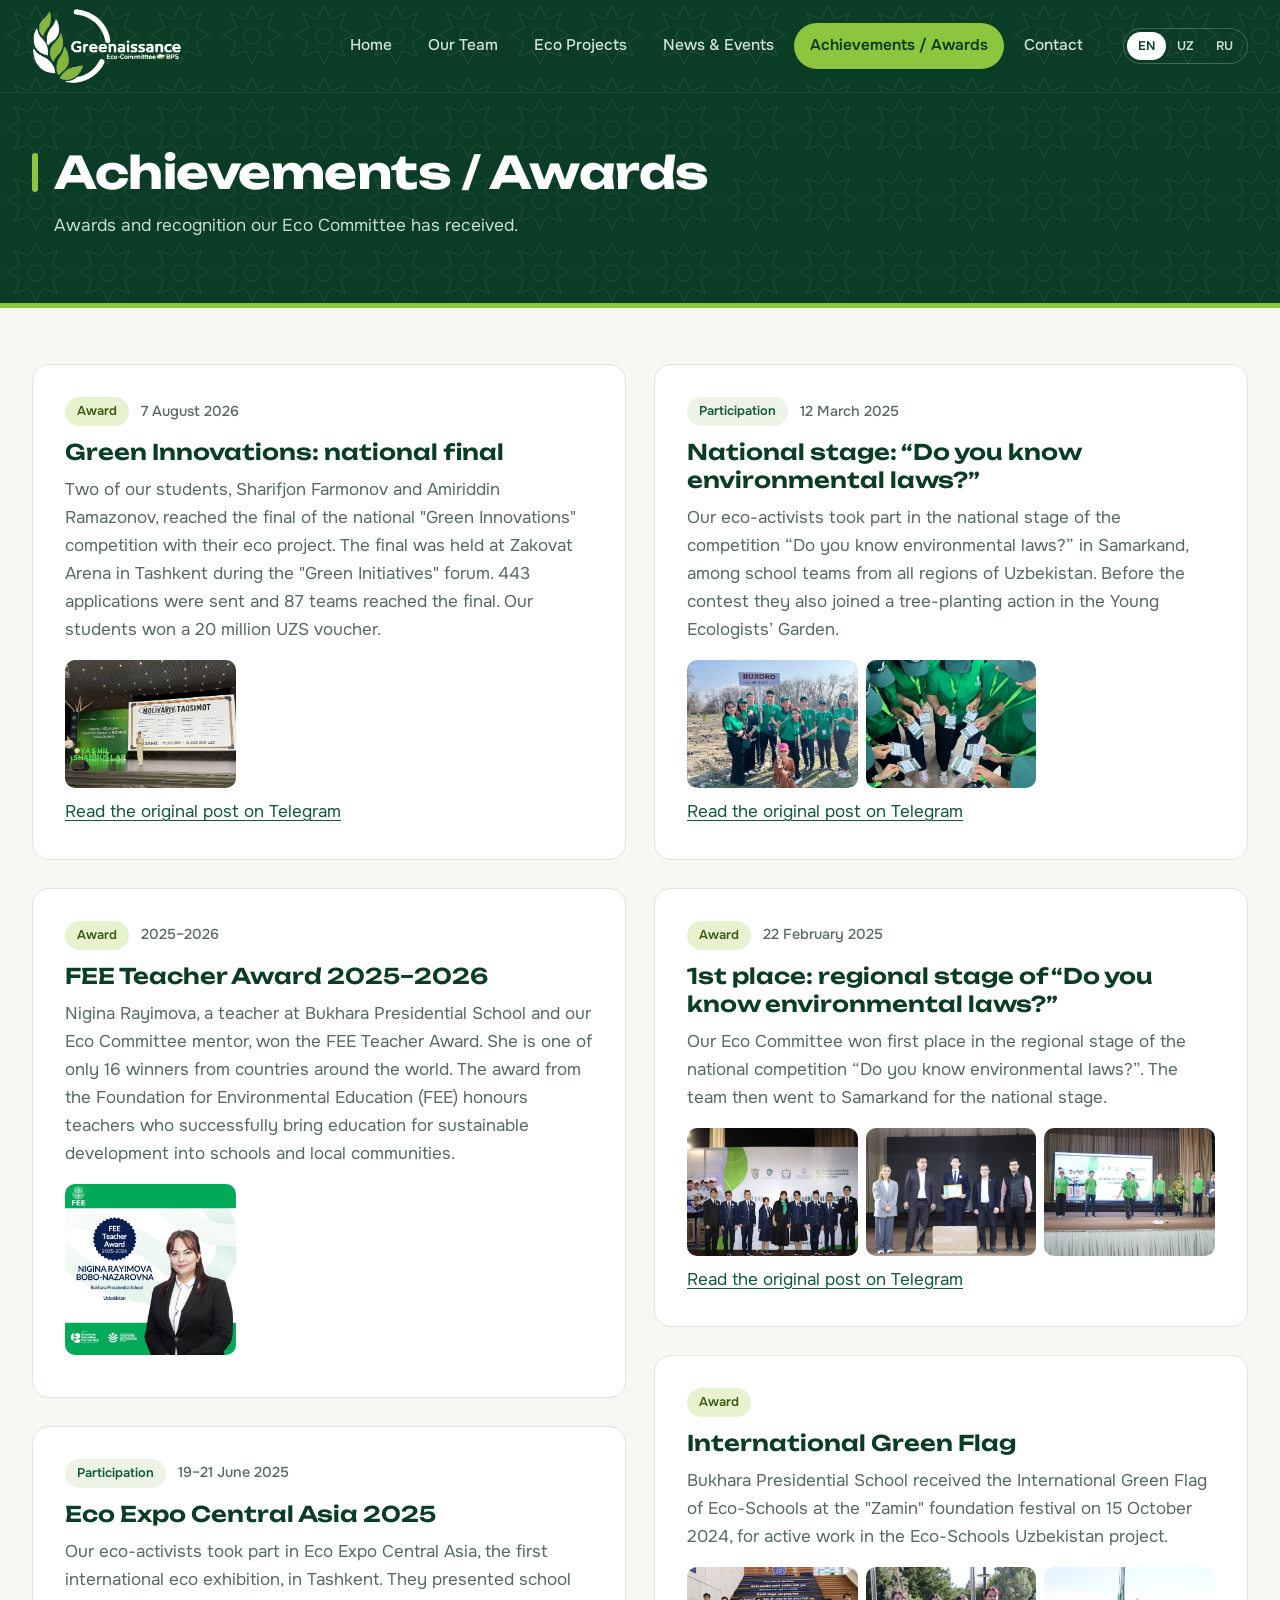
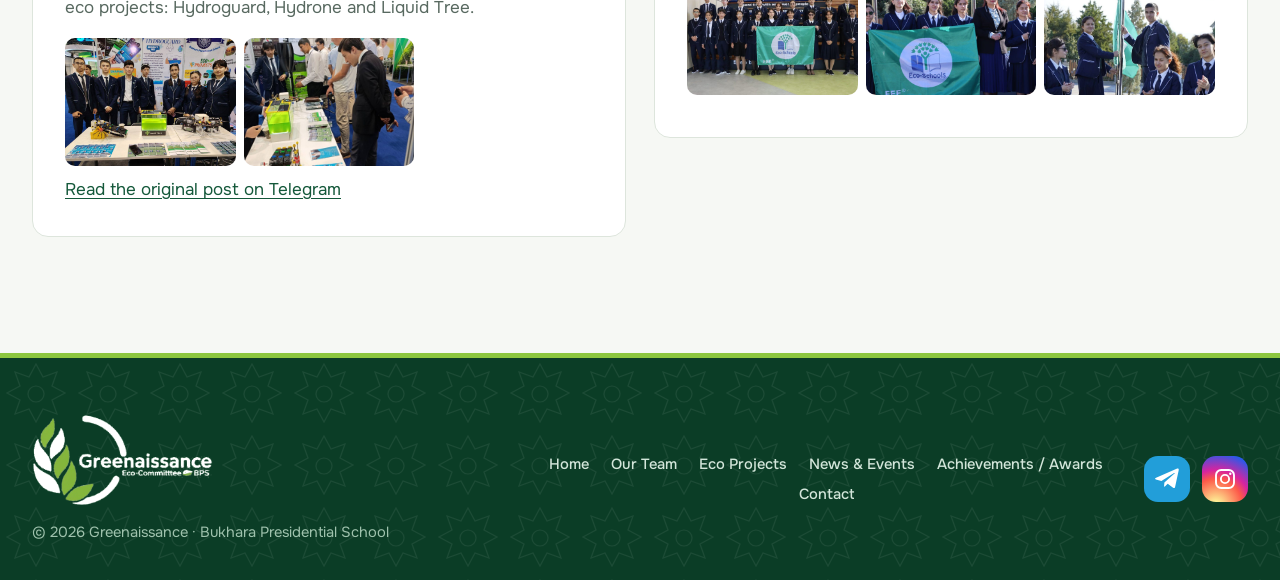
==== commit adae37b8: "Achievements order Co-Authored-By: Claude Sonnet 5.5 <noreply@anthropic.com> Claude-Session: https:/" ====
--- a/achievements.html
+++ b/achievements.html
@@ -4,7 +4,7 @@
   <meta charset="UTF-8">
   <meta name="viewport" content="width=device-width, initial-scale=1">
   <title>Achievements / Awards | Greenaissance</title>
-  <link rel="stylesheet" href="style.css?v=1792944054">
+  <link rel="stylesheet" href="style.css?v=1792944064">
 </head>
 <body data-title="nav_awards">
   <header class="site-header" id="site-header"></header>
@@ -47,6 +47,16 @@
           <p><a href="https://t.me/pmbuxoro/19029" target="_blank" rel="noopener" data-i18n="link_orig"></a></p>
         </article>
         <article class="card award-card">
+          <div class="news-meta"><span class="tag" data-i18n="tag_part"></span><span data-i18n="a5_date"></span></div>
+          <h3 data-i18n="a5_title"></h3>
+          <p data-i18n="a5_text"></p>
+          <div class="gallery">
+            <a href="img/a5-1.jpg" target="_blank" rel="noopener"><img src="img/a5-1.jpg" alt="" loading="lazy"></a>
+            <a href="img/a5-2.jpg" target="_blank" rel="noopener"><img src="img/a5-2.jpg" alt="" loading="lazy"></a>
+          </div>
+          <p><a href="https://t.me/pmbuxoro/17443" target="_blank" rel="noopener" data-i18n="link_orig"></a></p>
+        </article>
+        <article class="card award-card">
           <div class="news-meta"><span class="tag tag-event" data-i18n="tag_award"></span><span data-i18n="a6_date"></span></div>
           <h3 data-i18n="a6_title"></h3>
           <p data-i18n="a6_text"></p>
@@ -56,16 +66,6 @@
             <a href="img/a6-3.jpg" target="_blank" rel="noopener"><img src="img/a6-3.jpg" alt="" loading="lazy"></a>
           </div>
           <p><a href="https://t.me/pmbuxoro/17208" target="_blank" rel="noopener" data-i18n="link_orig"></a></p>
-        </article>
-        <article class="card award-card">
-          <div class="news-meta"><span class="tag" data-i18n="tag_part"></span><span data-i18n="a5_date"></span></div>
-          <h3 data-i18n="a5_title"></h3>
-          <p data-i18n="a5_text"></p>
-          <div class="gallery">
-            <a href="img/a5-1.jpg" target="_blank" rel="noopener"><img src="img/a5-1.jpg" alt="" loading="lazy"></a>
-            <a href="img/a5-2.jpg" target="_blank" rel="noopener"><img src="img/a5-2.jpg" alt="" loading="lazy"></a>
-          </div>
-          <p><a href="https://t.me/pmbuxoro/17443" target="_blank" rel="noopener" data-i18n="link_orig"></a></p>
         </article>
         <article class="card award-card">
           <div class="news-meta"><span class="tag tag-event" data-i18n="tag_award"></span></div>
@@ -82,7 +82,7 @@
   </main>
 
   <footer class="site-footer" id="site-footer"></footer>
-  <script src="translations.js?v=1792944054"></script>
-  <script src="main.js?v=1792944054"></script>
+  <script src="translations.js?v=1792944064"></script>
+  <script src="main.js?v=1792944064"></script>
 </body>
 </html>
